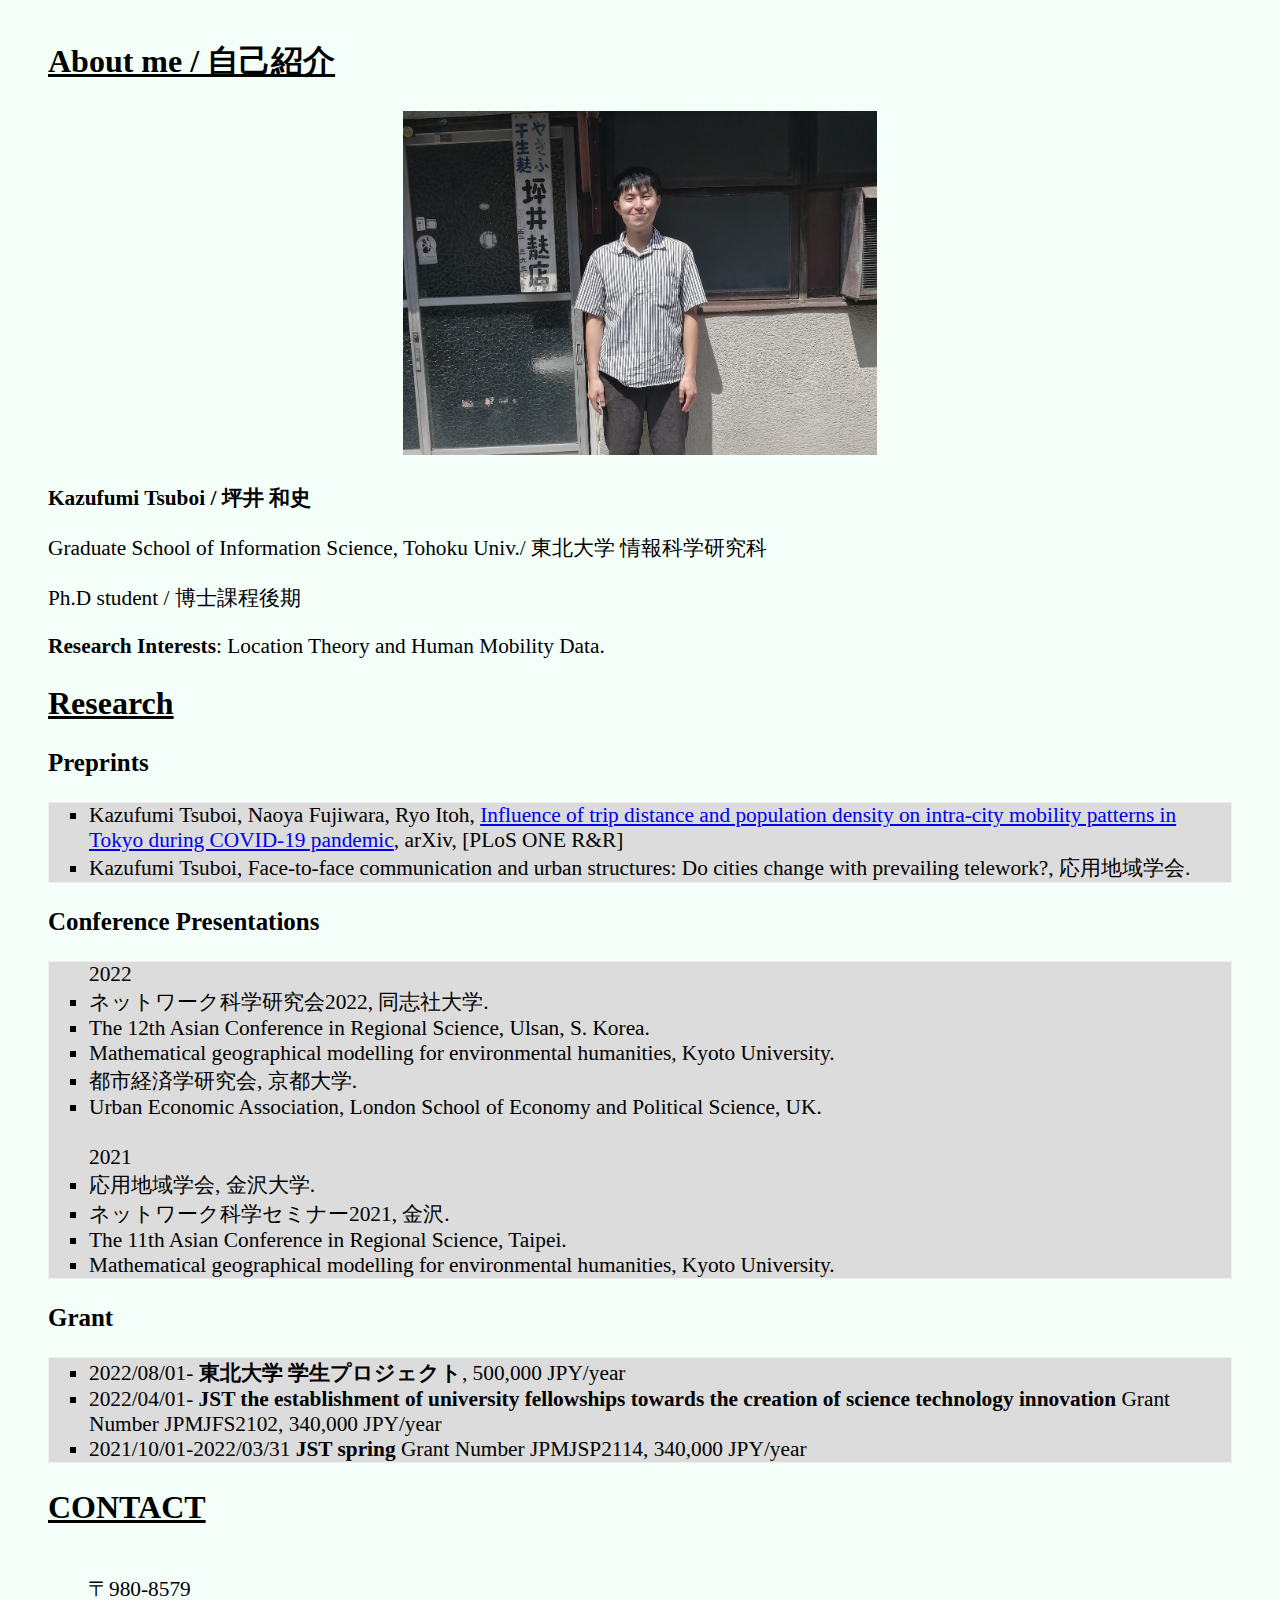
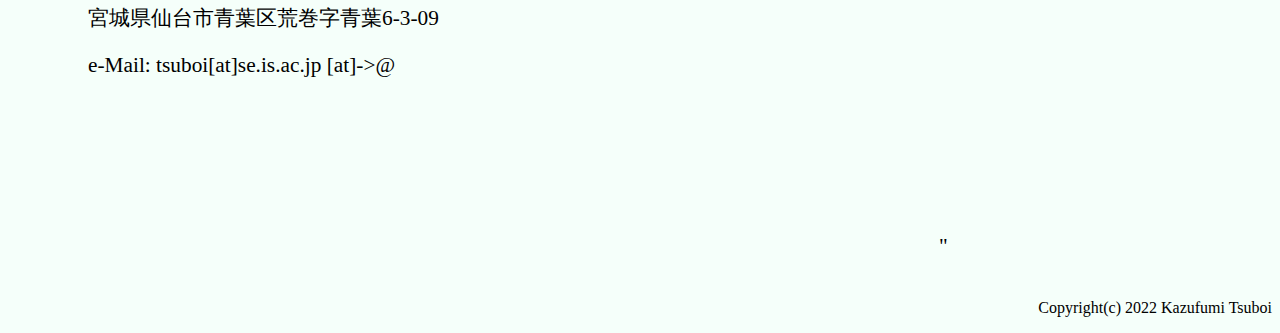
==== index.html @ 807d76c7 "Add files via upload" ====
<!DOCTYPE html>
<html>
	<head>
		<title>Kazufumi Tsuboi HP</title>
		<link rel="stylesheet" href="style.css">
	</head>
	<body>
<!--  -->
<!-- // -->
<!--About me / 自己紹介  -->
<div>
	<section>
		<header>
			<h2><u>About me / 自己紹介</u></h2>
		</header>
			<center>
				<img src="prof.jpg" width="40%" height="40%"" >
			</center>
		<p>
				<b>Kazufumi Tsuboi / 坪井 和史</b>
		</p>
		<p>Graduate School of Information Science, Tohoku Univ./ 東北大学 情報科学研究科</p> 
		<p>Ph.D student / 博士課程後期<br></p>
		
		<b>Research Interests</b>: Location Theory and Human Mobility Data.
	</section>
		
	<!-- //About me / 自己紹介 -->
	
	<!--Research-->
		<header>
			<h2><u>Research</u></h2>
		</header>
		
		<h3>
			Preprints
		</h3>
			<ul class="box">
				<li>
					Kazufumi Tsuboi, Naoya Fujiwara, Ryo Itoh, 
					<a href= "https://arxiv.org/pdf/2201.01398.pdf" >Influence of trip distance and population density on intra-city mobility patterns in Tokyo during COVID-19 pandemic</a>, arXiv, [PLoS ONE R&R]
				</li>
				<li>
					Kazufumi Tsuboi, Face-to-face communication and urban structures: Do cities change with prevailing telework?, 応用地域学会.
				</li>
			</ul>

		<h3>
			Conference Presentations
		</h3>
			<ul class="box">
				2022
				<li>ネットワーク科学研究会2022, 同志社大学.</li>
				<li>The 12th Asian Conference in Regional Science, Ulsan, S. Korea.</li>
				<li>Mathematical geographical modelling for environmental humanities, Kyoto University.</li>
				<li>都市経済学研究会, 京都大学.</li>
				<li>Urban Economic Association, London School of Economy and Political Science, UK.</li>
					<br>
				2021
				<li>応用地域学会, 金沢大学.</li>
				<li>ネットワーク科学セミナー2021, 金沢.</li>
				<li>The 11th Asian Conference in Regional Science, Taipei.</li>
				<li>Mathematical geographical modelling for environmental humanities, Kyoto University.</li>
			</ul>

		<h3>
			Grant
		</h3>
		 <ul class="box">
			<li>
				2022/08/01- <b>東北大学 学生プロジェクト</b>, 500,000 JPY/year
			</li>
			<li>
				2022/04/01- <b>JST the establishment of university fellowships towards the creation of science technology innovation</b>
				Grant Number JPMJFS2102, 340,000 JPY/year
			</li>
			<li>
				2021/10/01-2022/03/31 <b>JST spring</b> Grant Number JPMJSP2114, 340,000 JPY/year
			</li>
		 </ul>
	<!-- //Research -->	

	<!--CONTACT-->
<header>
	<h2><u>CONTACT</u></h2>
</header>					
	<ul class="container">
			<li>
				<p>〒980-8579<br>宮城県仙台市青葉区荒巻字青葉6-3-09</p>
				<p>e-Mail: tsuboi[at]se.is.ac.jp [at]->@</p>
			</li>
			<li>
				<!-- GOOGLE MAP -->
				<iframe src="https://www.google.com/maps/embed?pb=!1m18!1m12!1m3!1d3133.02556998046!2d140.83304821744386!3d38.25571300000001!2m3!1f0!2f0!3f0!3m2!1i1024!2i768!4f13.1!3m3!1m2!1s0x5f8a285672eef461%3A0x1b9bb27bf0b58b38!2z5p2x5YyX5aSn5a2mIOWkp-WtpumZouaDheWgseenkeWtpueglOeptuenkQ!5e0!3m2!1sja!2sjp!4v1638678005864!5m2!1sja!2sjp" width="400" height="300" style="border:0;" allowfullscreen="" loading="lazy"></iframe>" 
				<!-- // GOOGLE MAP -->
			</li>
	</ul>
<!-- //CONTACT -->
</div>
	<p style="text-align: right;">Copyright(c) 2022 Kazufumi Tsuboi</p>
	</body>
</html>
---- style.css ----
@charset "UTF-8";

/* fonto */
.wf-roundedmplus1c { font-family: "M PLUS Rounded 1c"; }

/*背景色*/
body{
    background-color: mintcream;
}

/*余白とフォントサイズの調整*/
div{
    margin: 30pt;
    font-size: 16pt;
}


/*リストの目次を□にして周りを囲う*/
.box{
    list-style-type: square;
    border-width: thin;
    border-style: groove;
    background: gainsboro;
}

/*Contactのリストを横並び。間隔をあける。目次を消す*/
.container{
    display: flex;
    gap: 100px;
    list-style-type:none;
}
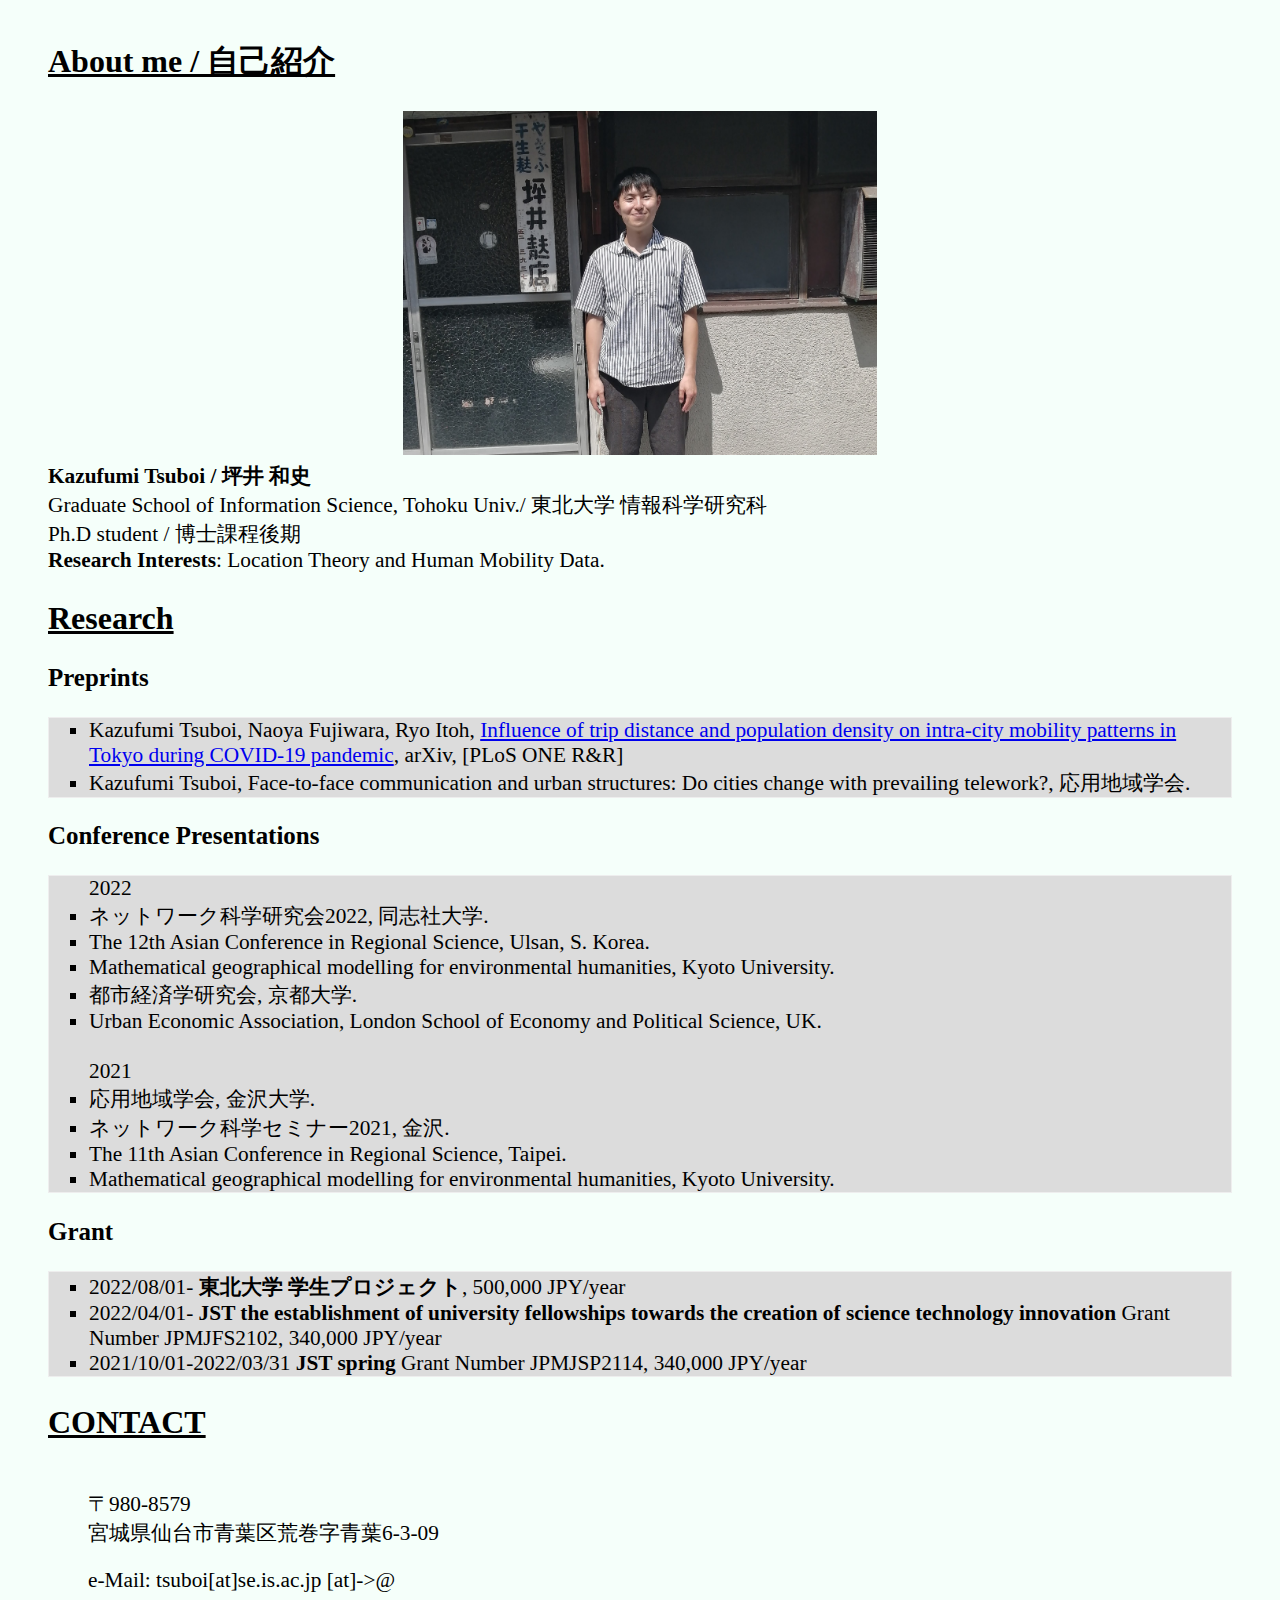
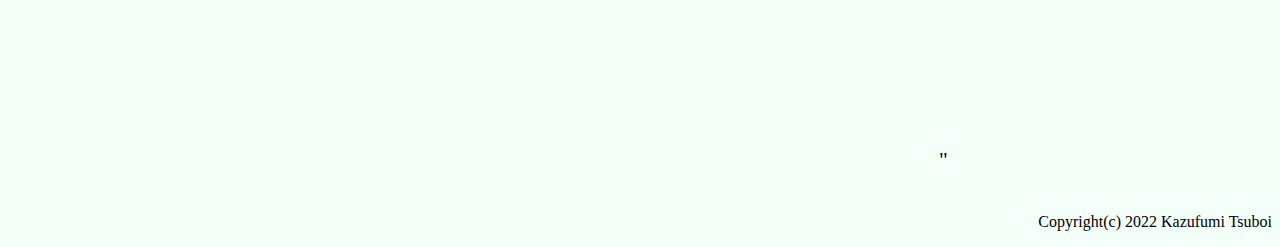
==== commit 10d0268b: "Add files via upload" ====
--- a/index.html
+++ b/index.html
@@ -16,11 +16,10 @@
 			<center>
 				<img src="prof.jpg" width="40%" height="40%"" >
 			</center>
-		<p>
-				<b>Kazufumi Tsuboi / 坪井 和史</b>
-		</p>
-		<p>Graduate School of Information Science, Tohoku Univ./ 東北大学 情報科学研究科</p> 
-		<p>Ph.D student / 博士課程後期<br></p>
+
+		<b>Kazufumi Tsuboi / 坪井 和史</b><br>
+		Graduate School of Information Science, Tohoku Univ./ 東北大学 情報科学研究科<br>
+		Ph.D student / 博士課程後期<br>
 		
 		<b>Research Interests</b>: Location Theory and Human Mobility Data.
 	</section>
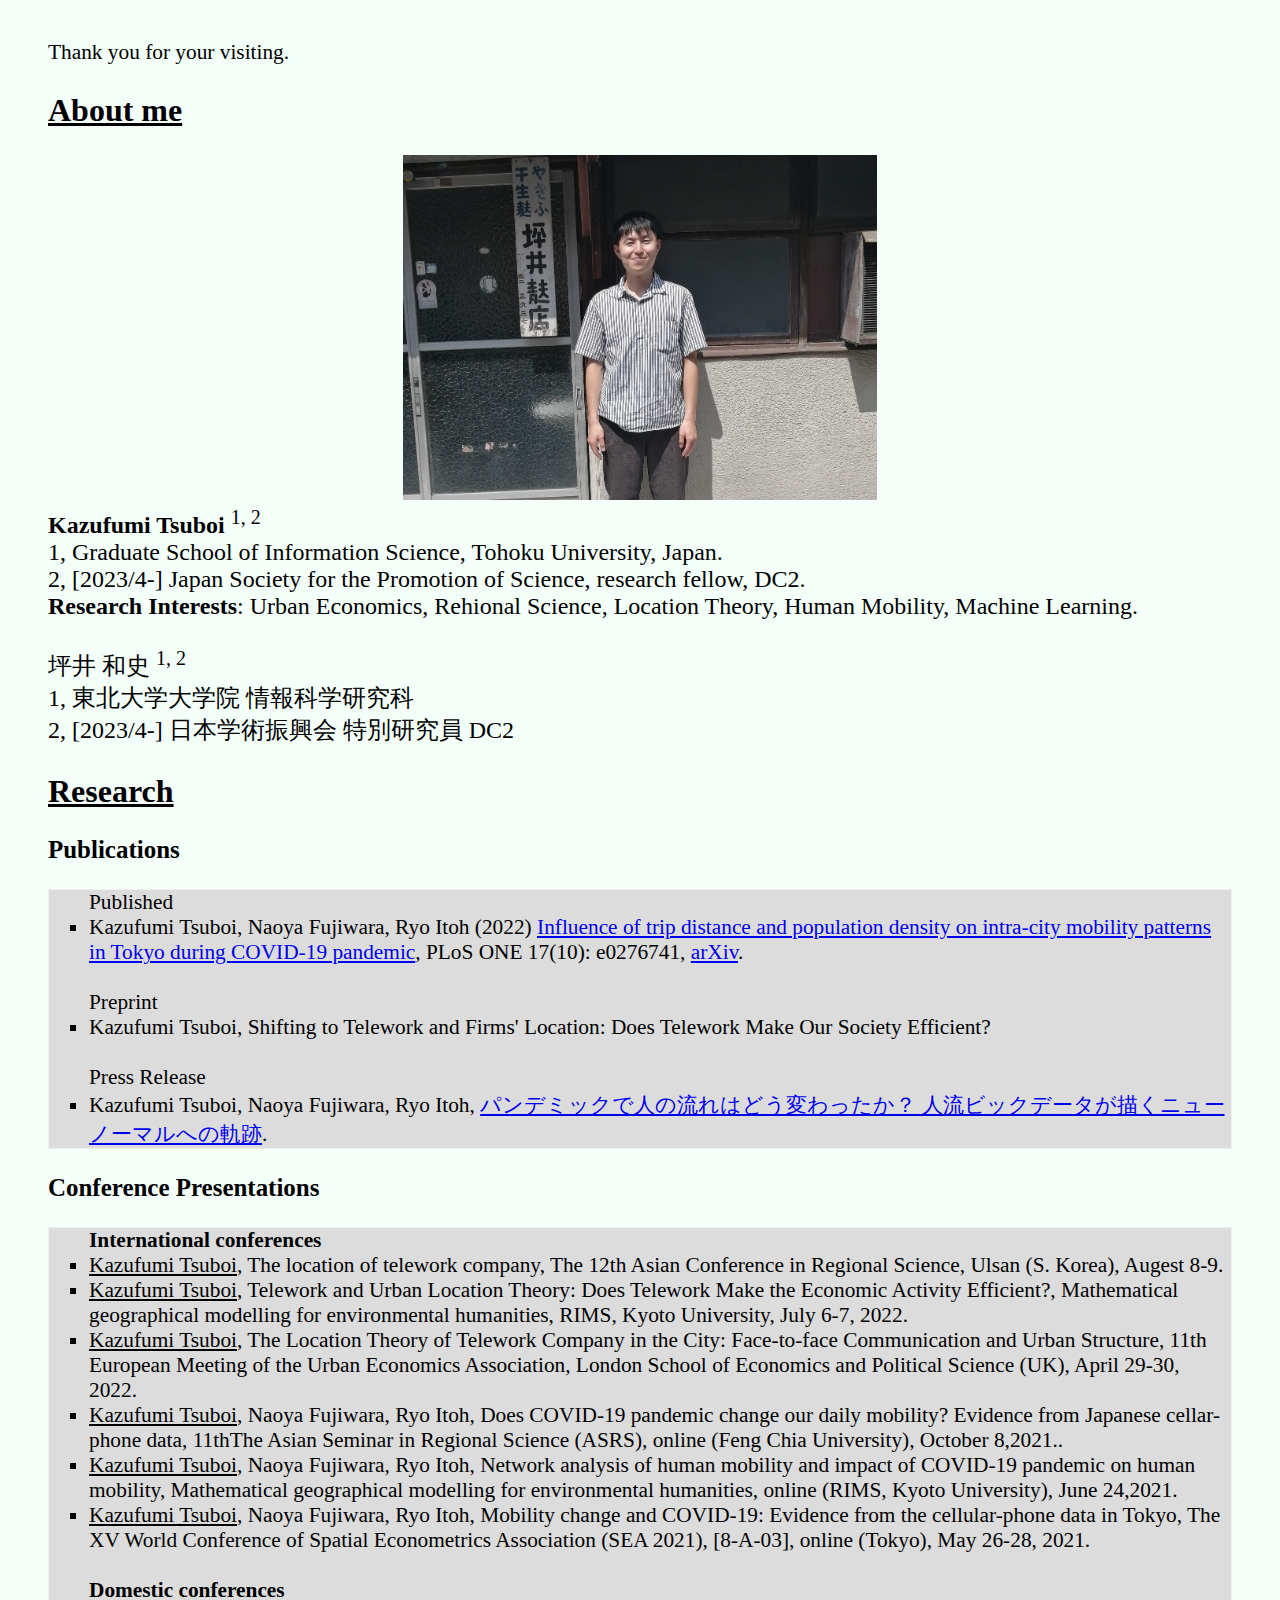
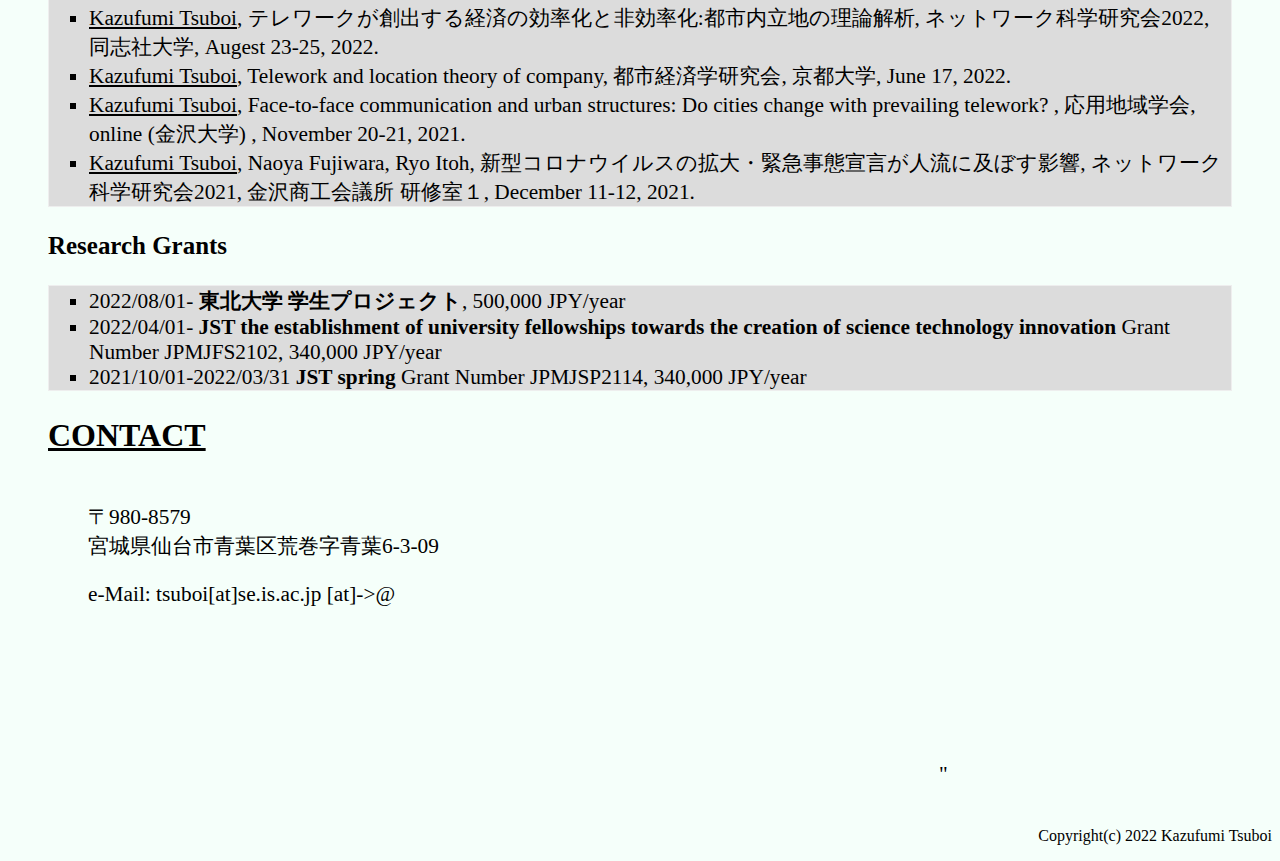
==== commit 57bbacf7: "Update index.html" ====
--- a/index.html
+++ b/index.html
@@ -1,7 +1,8 @@
+<!DOCTYPE html>
 <!DOCTYPE html>
 <html>
 	<head>
-		<title>Kazufumi Tsuboi HP</title>
+		<title>Kazufumi Tsuboi's HP</title>
 		<link rel="stylesheet" href="style.css">
 	</head>
 	<body>
@@ -10,18 +11,23 @@
 <!--About me / 自己紹介  -->
 <div>
 	<section>
+		Thank you for your visiting.<br>
 		<header>
-			<h2><u>About me / 自己紹介</u></h2>
+			<h2><u>About me </u></h2>
 		</header>
 			<center>
 				<img src="prof.jpg" width="40%" height="40%"" >
 			</center>
-
-		<b>Kazufumi Tsuboi / 坪井 和史</b><br>
-		Graduate School of Information Science, Tohoku Univ./ 東北大学 情報科学研究科<br>
-		Ph.D student / 博士課程後期<br>
-		
-		<b>Research Interests</b>: Location Theory and Human Mobility Data.
+	<font size="+2">
+		<b>Kazufumi Tsuboi</b> <sup>1, 2</sup><br>
+		1, Graduate School of Information Science, Tohoku University, Japan.<br>
+		2, [2023/4-] Japan Society for the Promotion of Science, research fellow, DC2. <br>
+		<b>Research Interests</b>: Urban Economics, Rehional Science, Location Theory, Human Mobility, Machine Learning.<br>
+		<br>
+		坪井 和史 <sup>1, 2</sup><br>
+		1, 東北大学大学院 情報科学研究科<br>
+		2, [2023/4-]  日本学術振興会 特別研究員 DC2<br>
+	</font>
 	</section>
 		
 	<!-- //About me / 自己紹介 -->
@@ -32,15 +38,23 @@
 		</header>
 		
 		<h3>
-			Preprints
+			Publications
 		</h3>
 			<ul class="box">
+				Published
 				<li>
-					Kazufumi Tsuboi, Naoya Fujiwara, Ryo Itoh, 
-					<a href= "https://arxiv.org/pdf/2201.01398.pdf" >Influence of trip distance and population density on intra-city mobility patterns in Tokyo during COVID-19 pandemic</a>, arXiv, [PLoS ONE R&R]
+					Kazufumi Tsuboi, Naoya Fujiwara, Ryo Itoh (2022)
+					<a href= "https://doi.org/10.1371/journal.pone.0276741" >Influence of trip distance and population density on intra-city mobility patterns in Tokyo during COVID-19 pandemic</a>, PLoS ONE 17(10): e0276741, <a href="https://arxiv.org/pdf/2201.01398.pdf">arXiv</a>.
 				</li>
+				<br>
+				Preprint
 				<li>
-					Kazufumi Tsuboi, Face-to-face communication and urban structures: Do cities change with prevailing telework?, 応用地域学会.
+					Kazufumi Tsuboi, Shifting to Telework and Firms' Location: Does Telework Make Our Society Efficient?
+				</li>
+					<br>
+				Press Release
+				<li>
+					Kazufumi Tsuboi, Naoya Fujiwara, Ryo Itoh, <a href= "https://www.tohoku.ac.jp/japanese/2022/11/press20221111-02-pandemic.html" >パンデミックで人の流れはどう変わったか？ 人流ビックデータが描くニューノーマルへの軌跡</a>.
 				</li>
 			</ul>
 
@@ -48,22 +62,23 @@
 			Conference Presentations
 		</h3>
 			<ul class="box">
-				2022
-				<li>ネットワーク科学研究会2022, 同志社大学.</li>
-				<li>The 12th Asian Conference in Regional Science, Ulsan, S. Korea.</li>
-				<li>Mathematical geographical modelling for environmental humanities, Kyoto University.</li>
-				<li>都市経済学研究会, 京都大学.</li>
-				<li>Urban Economic Association, London School of Economy and Political Science, UK.</li>
-					<br>
-				2021
-				<li>応用地域学会, 金沢大学.</li>
-				<li>ネットワーク科学セミナー2021, 金沢.</li>
-				<li>The 11th Asian Conference in Regional Science, Taipei.</li>
-				<li>Mathematical geographical modelling for environmental humanities, Kyoto University.</li>
+				<b>International conferences</b><br>
+				<li><u>Kazufumi Tsuboi</u>, The location of telework company, The 12th Asian Conference in Regional Science, Ulsan (S. Korea), Augest 8-9.</li>
+				<li><u>Kazufumi Tsuboi</u>, Telework and Urban Location Theory: Does Telework Make the Economic Activity Efficient?, Mathematical geographical modelling for environmental humanities, RIMS, Kyoto University, July 6-7, 2022.</li>
+				<li><u>Kazufumi Tsuboi</u>, The Location Theory of Telework Company in the City: Face-to-face Communication and Urban Structure, 11th European Meeting of the Urban Economics Association, London School of Economics and Political Science (UK), April 29-30, 2022.</li>
+				<li><u>Kazufumi Tsuboi</u>, Naoya Fujiwara, Ryo Itoh, Does COVID-19 pandemic change our daily mobility? Evidence from Japanese cellar-phone data, 11thThe Asian Seminar in Regional Science (ASRS), online (Feng Chia University), October 8,2021..</li>
+				<li><u>Kazufumi Tsuboi</u>, Naoya Fujiwara, Ryo Itoh, Network analysis of human mobility and impact of COVID-19 pandemic on human mobility, Mathematical geographical modelling for environmental humanities, online (RIMS, Kyoto University), June 24,2021.</li>
+				<li><u>Kazufumi Tsuboi</u>, Naoya Fujiwara, Ryo Itoh, Mobility change and COVID-19: Evidence from the cellular-phone data in Tokyo, The XV World Conference of Spatial Econometrics Association (SEA 2021), [8-A-03], online (Tokyo), May 26-28, 2021.</li>
+				<br>
+				<b>Domestic conferences</b><br>
+				<li><u>Kazufumi Tsuboi</u>, テレワークが創出する経済の効率化と非効率化:都市内立地の理論解析, ネットワーク科学研究会2022, 同志社大学, Augest 23-25, 2022.</li>
+				<li><u>Kazufumi Tsuboi</u>, Telework and location theory of company, 都市経済学研究会, 京都大学, June 17, 2022.</li>
+				<li><u>Kazufumi Tsuboi</u>, Face-to-face communication and urban structures: Do cities change with prevailing telework? , 応用地域学会, online (金沢大学) , November 20-21, 2021.</li>
+				<li><u>Kazufumi Tsuboi</u>, Naoya Fujiwara, Ryo Itoh, 新型コロナウイルスの拡大・緊急事態宣言が人流に及ぼす影響, ネットワーク科学研究会2021, 金沢商工会議所 研修室１, December 11-12, 2021.</li>
 			</ul>
 
 		<h3>
-			Grant
+			Research Grants
 		</h3>
 		 <ul class="box">
 			<li>
@@ -98,4 +113,4 @@
 </div>
 	<p style="text-align: right;">Copyright(c) 2022 Kazufumi Tsuboi</p>
 	</body>
-</html>+</html>
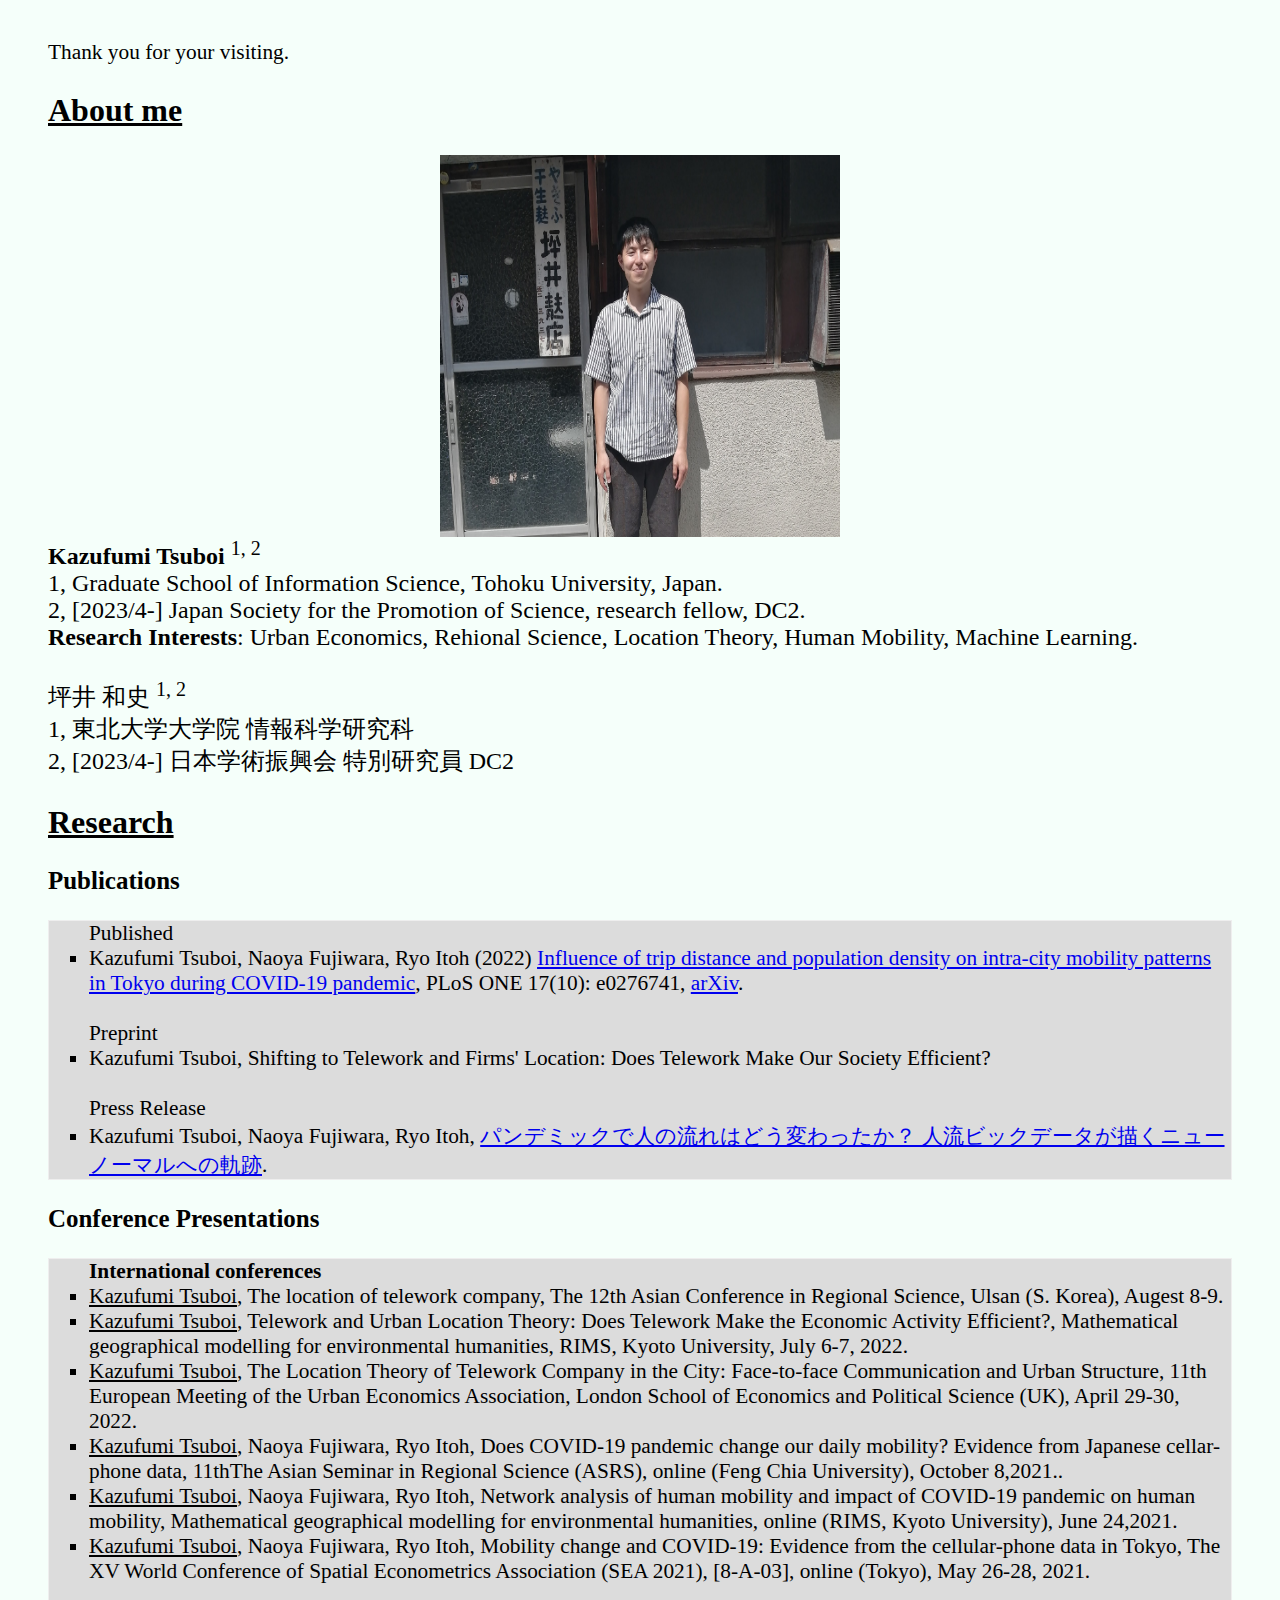
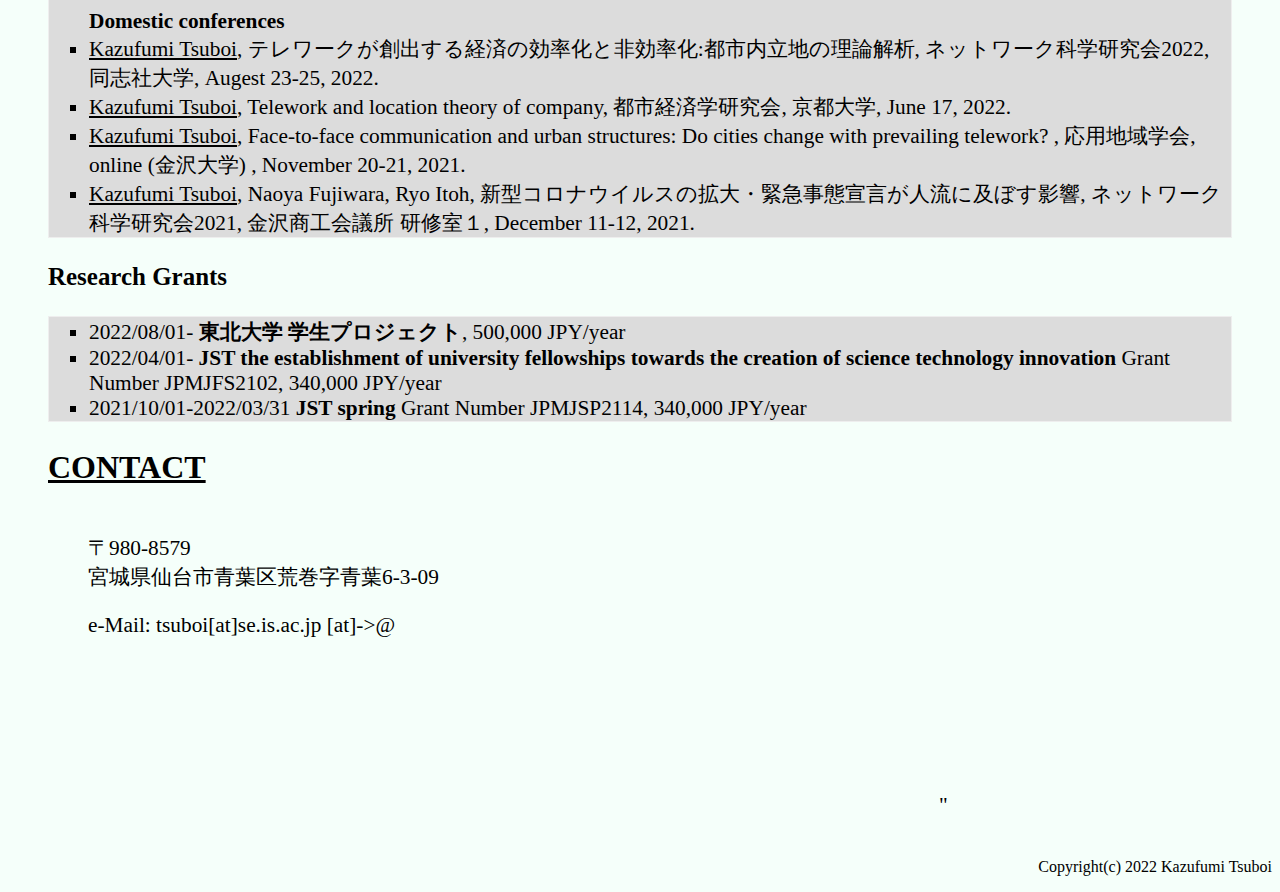
==== commit ea53ceaa: "Update index.html" ====
--- a/index.html
+++ b/index.html
@@ -1,5 +1,3 @@
-<!DOCTYPE html>
-<!DOCTYPE html>
 <html>
 	<head>
 		<title>Kazufumi Tsuboi's HP</title>
@@ -16,7 +14,7 @@
 			<h2><u>About me </u></h2>
 		</header>
 			<center>
-				<img src="prof.jpg" width="40%" height="40%"" >
+				<img src="prof.jpg" width="400" height="382" >
 			</center>
 	<font size="+2">
 		<b>Kazufumi Tsuboi</b> <sup>1, 2</sup><br>
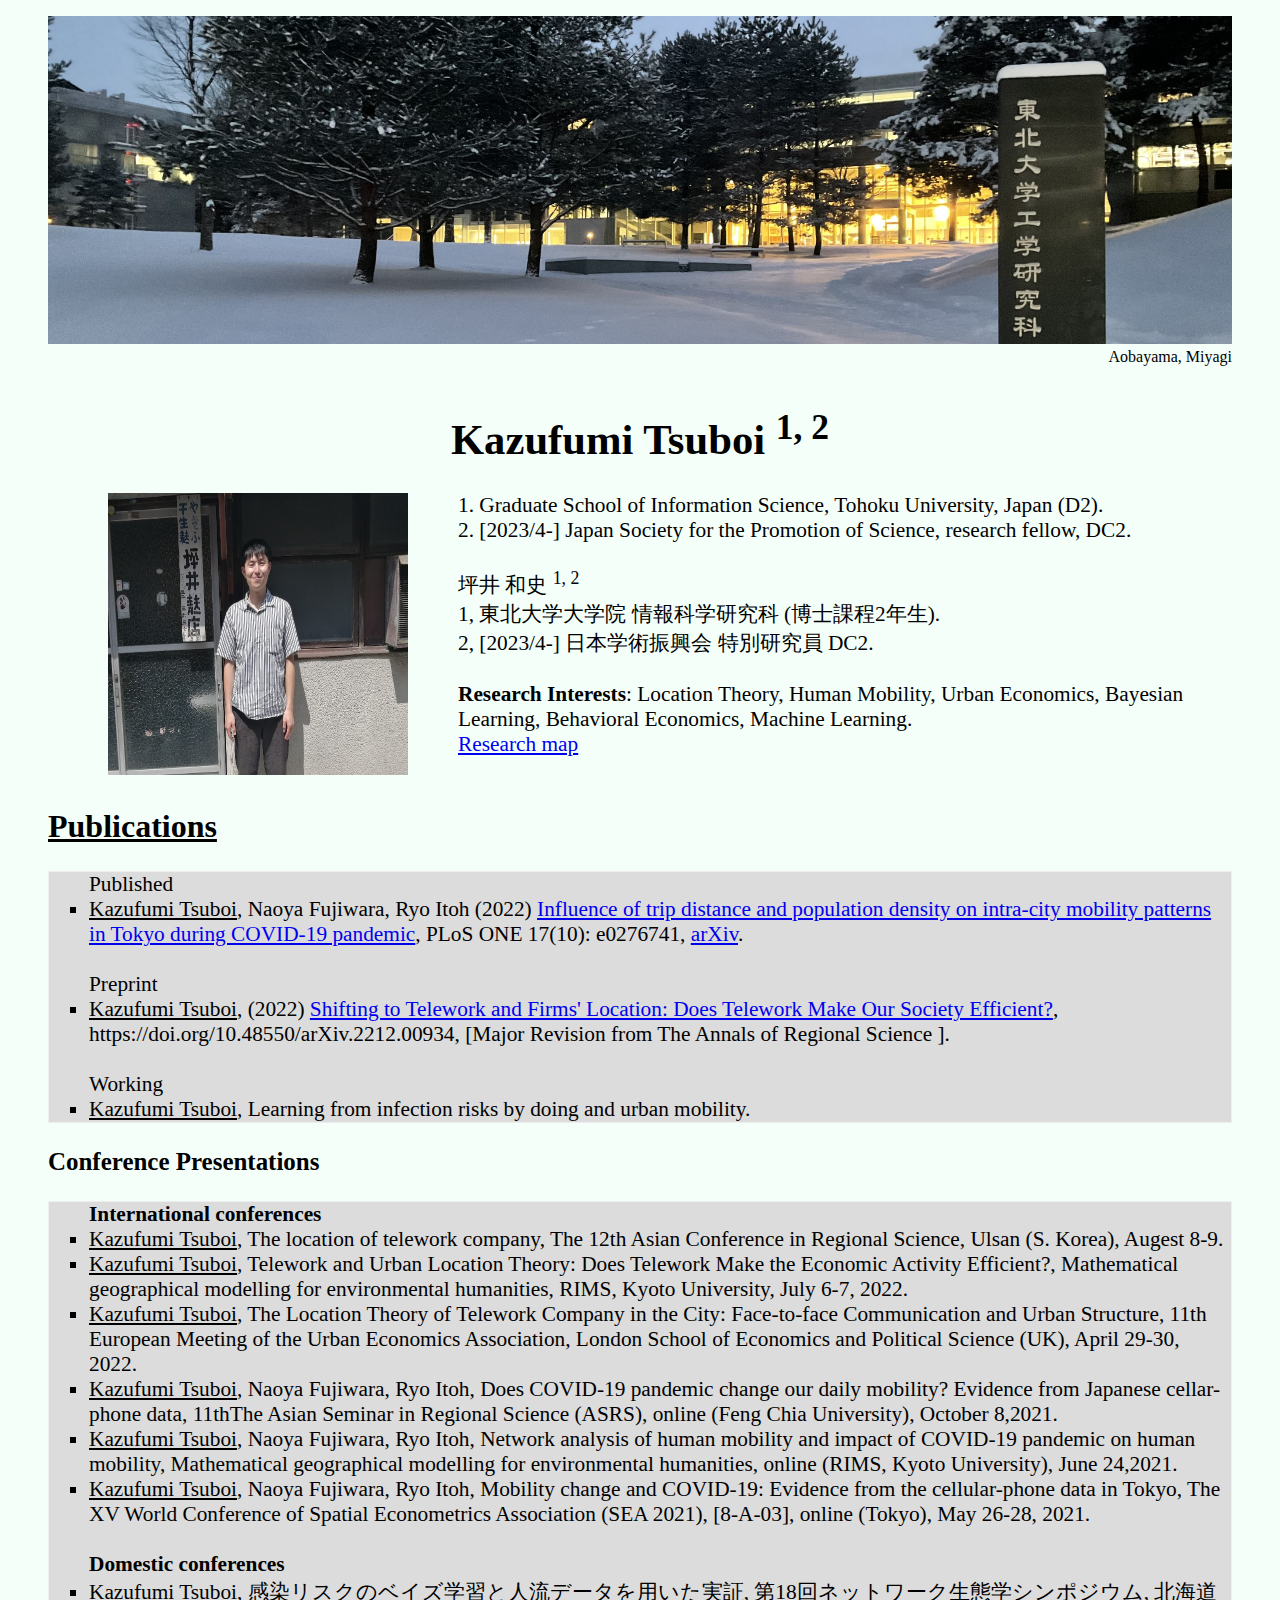
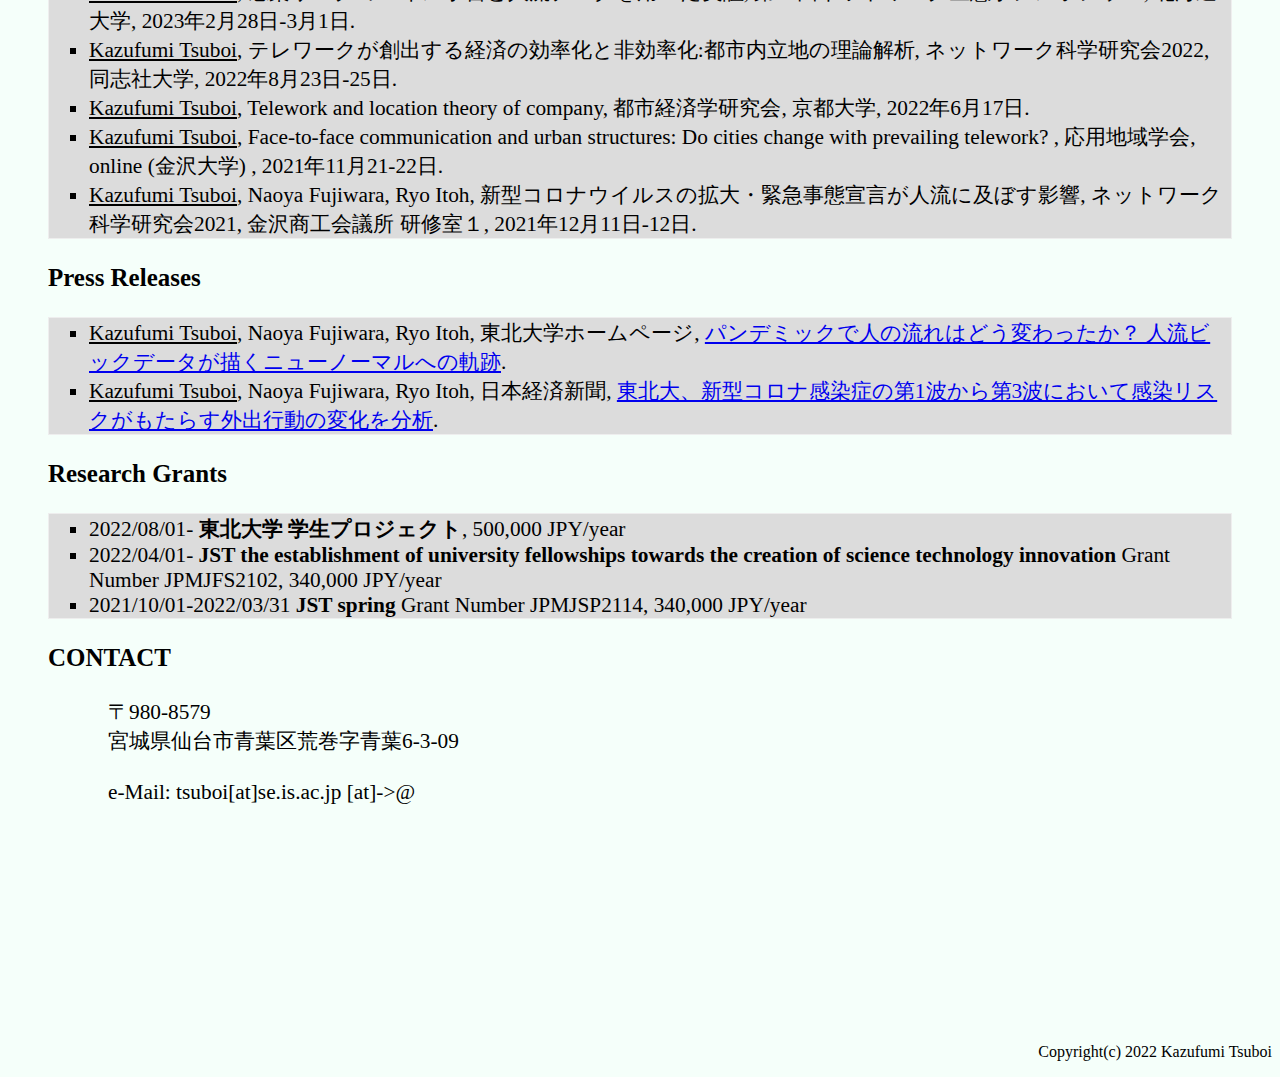
==== commit df08229a: "Update index.html" ====
--- a/index.html
+++ b/index.html
@@ -1,58 +1,69 @@
+<!DOCTYPE html>
 <html>
 	<head>
-		<title>Kazufumi Tsuboi's HP</title>
+		<title>Kazufumi Tsuboi (坪井 和史) website</title>
+		<meta name="description" content="東北大学大学院 情報科学研究科 博士課程2年生 坪井和史のホームページです。
+		Kazufumi Tsuboi: 2nd PhD student in GSIS, Tohoku university, Japan"/> 
 		<link rel="stylesheet" href="style.css">
 	</head>
 	<body>
-<!--  -->
-<!-- // -->
-<!--About me / 自己紹介  -->
+<!--ヘッダー-->
+<header>
+	<figure>
+		<img src="aobayama.jpeg" >
+		<figcaption style="text-align: right;">Aobayama, Miyagi</figcaption>
+	</figure>
+</header>
+<!--自己紹介  -->
 <div>
 	<section>
-		Thank you for your visiting.<br>
 		<header>
-			<h2><u>About me </u></h2>
+			<center>
+				<h1>Kazufumi Tsuboi <sup>1, 2</sup></h1>
+			</center>
 		</header>
-			<center>
-				<img src="prof.jpg" width="400" height="382" >
-			</center>
-	<font size="+2">
-		<b>Kazufumi Tsuboi</b> <sup>1, 2</sup><br>
-		1, Graduate School of Information Science, Tohoku University, Japan.<br>
-		2, [2023/4-] Japan Society for the Promotion of Science, research fellow, DC2. <br>
-		<b>Research Interests</b>: Urban Economics, Rehional Science, Location Theory, Human Mobility, Machine Learning.<br>
-		<br>
-		坪井 和史 <sup>1, 2</sup><br>
-		1, 東北大学大学院 情報科学研究科<br>
-		2, [2023/4-]  日本学術振興会 特別研究員 DC2<br>
-	</font>
+			<ul  class="container">
+					<li>
+						<img src="prof.jpg" width="300" height="282" >
+					</li>
+					<li>
+						1. Graduate School of Information Science, Tohoku University, Japan (D2).<br>
+						2. [2023/4-] Japan Society for the Promotion of Science, research fellow, DC2.<br>
+									<br>
+						坪井 和史 <sup>1, 2</sup><br>
+						1, 東北大学大学院 情報科学研究科 (博士課程2年生).<br>
+						2, [2023/4-]  日本学術振興会 特別研究員 DC2.<br>
+									<br>
+						<b>Research Interests</b>: Location Theory, Human Mobility, Urban Economics, Bayesian Learning, Behavioral Economics, Machine Learning.<br>
+						<a href= "https://researchmap.jp/kazufumi_tsuboi" >Research map</a>
+					</li>
+			</ul>
 	</section>
-		
-	<!-- //About me / 自己紹介 -->
+	<!--自己紹介 -->
 	
-	<!--Research-->
-		<header>
-			<h2><u>Research</u></h2>
-		</header>
-		
-		<h3>
-			Publications
-		</h3>
+	<!--Research-->		
+		<h2>
+			<u>
+				Publications
+			</u>
+		</h2>
 			<ul class="box">
 				Published
 				<li>
-					Kazufumi Tsuboi, Naoya Fujiwara, Ryo Itoh (2022)
+					<u>Kazufumi Tsuboi</u>, Naoya Fujiwara, Ryo Itoh (2022)
 					<a href= "https://doi.org/10.1371/journal.pone.0276741" >Influence of trip distance and population density on intra-city mobility patterns in Tokyo during COVID-19 pandemic</a>, PLoS ONE 17(10): e0276741, <a href="https://arxiv.org/pdf/2201.01398.pdf">arXiv</a>.
 				</li>
 				<br>
 				Preprint
 				<li>
-					Kazufumi Tsuboi, Shifting to Telework and Firms' Location: Does Telework Make Our Society Efficient?
+					<u>Kazufumi Tsuboi</u>, (2022)
+					<a href="http://arxiv.org/abs/2212.00934">Shifting to Telework and Firms' Location: Does Telework Make Our Society Efficient?</a>, https://doi.org/10.48550/arXiv.2212.00934, [Major Revision from The Annals of Regional Science ].
 				</li>
-					<br>
-				Press Release
+				<br>
+				Working
 				<li>
-					Kazufumi Tsuboi, Naoya Fujiwara, Ryo Itoh, <a href= "https://www.tohoku.ac.jp/japanese/2022/11/press20221111-02-pandemic.html" >パンデミックで人の流れはどう変わったか？ 人流ビックデータが描くニューノーマルへの軌跡</a>.
+					<u>Kazufumi Tsuboi</u>, 
+					Learning from infection risks by doing and urban mobility.
 				</li>
 			</ul>
 
@@ -64,16 +75,29 @@
 				<li><u>Kazufumi Tsuboi</u>, The location of telework company, The 12th Asian Conference in Regional Science, Ulsan (S. Korea), Augest 8-9.</li>
 				<li><u>Kazufumi Tsuboi</u>, Telework and Urban Location Theory: Does Telework Make the Economic Activity Efficient?, Mathematical geographical modelling for environmental humanities, RIMS, Kyoto University, July 6-7, 2022.</li>
 				<li><u>Kazufumi Tsuboi</u>, The Location Theory of Telework Company in the City: Face-to-face Communication and Urban Structure, 11th European Meeting of the Urban Economics Association, London School of Economics and Political Science (UK), April 29-30, 2022.</li>
-				<li><u>Kazufumi Tsuboi</u>, Naoya Fujiwara, Ryo Itoh, Does COVID-19 pandemic change our daily mobility? Evidence from Japanese cellar-phone data, 11thThe Asian Seminar in Regional Science (ASRS), online (Feng Chia University), October 8,2021..</li>
+				<li><u>Kazufumi Tsuboi</u>, Naoya Fujiwara, Ryo Itoh, Does COVID-19 pandemic change our daily mobility? Evidence from Japanese cellar-phone data, 11thThe Asian Seminar in Regional Science (ASRS), online (Feng Chia University), October 8,2021.</li>
 				<li><u>Kazufumi Tsuboi</u>, Naoya Fujiwara, Ryo Itoh, Network analysis of human mobility and impact of COVID-19 pandemic on human mobility, Mathematical geographical modelling for environmental humanities, online (RIMS, Kyoto University), June 24,2021.</li>
 				<li><u>Kazufumi Tsuboi</u>, Naoya Fujiwara, Ryo Itoh, Mobility change and COVID-19: Evidence from the cellular-phone data in Tokyo, The XV World Conference of Spatial Econometrics Association (SEA 2021), [8-A-03], online (Tokyo), May 26-28, 2021.</li>
 				<br>
 				<b>Domestic conferences</b><br>
-				<li><u>Kazufumi Tsuboi</u>, テレワークが創出する経済の効率化と非効率化:都市内立地の理論解析, ネットワーク科学研究会2022, 同志社大学, Augest 23-25, 2022.</li>
-				<li><u>Kazufumi Tsuboi</u>, Telework and location theory of company, 都市経済学研究会, 京都大学, June 17, 2022.</li>
-				<li><u>Kazufumi Tsuboi</u>, Face-to-face communication and urban structures: Do cities change with prevailing telework? , 応用地域学会, online (金沢大学) , November 20-21, 2021.</li>
-				<li><u>Kazufumi Tsuboi</u>, Naoya Fujiwara, Ryo Itoh, 新型コロナウイルスの拡大・緊急事態宣言が人流に及ぼす影響, ネットワーク科学研究会2021, 金沢商工会議所 研修室１, December 11-12, 2021.</li>
+				<li><u>Kazufumi Tsuboi</u>, 感染リスクのベイズ学習と人流データを用いた実証, 第18回ネットワーク生態学シンポジウム, 北海道大学, 2023年2月28日-3月1日.</li>
+				<li><u>Kazufumi Tsuboi</u>, テレワークが創出する経済の効率化と非効率化:都市内立地の理論解析, ネットワーク科学研究会2022, 同志社大学, 2022年8月23日-25日.</li>
+				<li><u>Kazufumi Tsuboi</u>, Telework and location theory of company, 都市経済学研究会, 京都大学, 2022年6月17日.</li>
+				<li><u>Kazufumi Tsuboi</u>, Face-to-face communication and urban structures: Do cities change with prevailing telework? , 応用地域学会, online (金沢大学) , 2021年11月21-22日.</li>
+				<li><u>Kazufumi Tsuboi</u>, Naoya Fujiwara, Ryo Itoh, 新型コロナウイルスの拡大・緊急事態宣言が人流に及ぼす影響, ネットワーク科学研究会2021, 金沢商工会議所 研修室１, 2021年12月11日-12日.</li>
 			</ul>
+
+		<h3>
+			Press Releases
+		</h3>
+		<ul class="box">
+			<li>
+				<u>Kazufumi Tsuboi</u>, Naoya Fujiwara, Ryo Itoh, 東北大学ホームページ, <a href= "https://www.tohoku.ac.jp/japanese/2022/11/press20221111-02-pandemic.html" >パンデミックで人の流れはどう変わったか？ 人流ビックデータが描くニューノーマルへの軌跡</a>.
+			</li>
+			<li>
+				<u>Kazufumi Tsuboi</u>, Naoya Fujiwara, Ryo Itoh, 日本経済新聞, <a href= "https://www.nikkei.com/article/DGXZRSP643911_R11C22A1000000" >東北大、新型コロナ感染症の第1波から第3波において感染リスクがもたらす外出行動の変化を分析</a>.
+			</li>
+		</ul>
 
 		<h3>
 			Research Grants
@@ -93,22 +117,28 @@
 	<!-- //Research -->	
 
 	<!--CONTACT-->
-<header>
-	<h2><u>CONTACT</u></h2>
-</header>					
-	<ul class="container">
+<h3>CONTACT</h3>
+		<ul class="container">
 			<li>
-				<p>〒980-8579<br>宮城県仙台市青葉区荒巻字青葉6-3-09</p>
-				<p>e-Mail: tsuboi[at]se.is.ac.jp [at]->@</p>
+				〒980-8579<br>
+				宮城県仙台市青葉区荒巻字青葉6-3-09<br>
+				<br>
+				e-Mail: tsuboi[at]se.is.ac.jp [at]->@
 			</li>
 			<li>
 				<!-- GOOGLE MAP -->
-				<iframe src="https://www.google.com/maps/embed?pb=!1m18!1m12!1m3!1d3133.02556998046!2d140.83304821744386!3d38.25571300000001!2m3!1f0!2f0!3f0!3m2!1i1024!2i768!4f13.1!3m3!1m2!1s0x5f8a285672eef461%3A0x1b9bb27bf0b58b38!2z5p2x5YyX5aSn5a2mIOWkp-WtpumZouaDheWgseenkeWtpueglOeptuenkQ!5e0!3m2!1sja!2sjp!4v1638678005864!5m2!1sja!2sjp" width="400" height="300" style="border:0;" allowfullscreen="" loading="lazy"></iframe>" 
+				<iframe src="https://www.google.com/maps/embed?pb=!1m18!1m12!1m3!1d3133.02556998046!2d140.83304821744386!3d38.25571300000001!2m3!1f0!2f0!3f0!3m2!1i1024!2i768!4f13.1!3m3!1m2!1s0x5f8a285672eef461%3A0x1b9bb27bf0b58b38!2z5p2x5YyX5aSn5a2mIOWkp-WtpumZouaDheWgseenkeWtpueglOeptuenkQ!5e0!3m2!1sja!2sjp!4v1638678005864!5m2!1sja!2sjp" width="400" height="300" style="border:0;" allowfullscreen="" loading="lazy"></iframe> 
 				<!-- // GOOGLE MAP -->
 			</li>
-	</ul>
+		</ul>
 <!-- //CONTACT -->
 </div>
-	<p style="text-align: right;">Copyright(c) 2022 Kazufumi Tsuboi</p>
+	<footer>
+		<p style="text-align: right;">Copyright(c) 2022 Kazufumi Tsuboi</p>
+	</footer>
 	</body>
 </html>
+
+
+
+<!--コピペ用-->
--- a/style.css
+++ b/style.css
@@ -6,6 +6,13 @@
 /*背景色*/
 body{
     background-color: mintcream;
+}
+
+/*headerの画像を調整*/
+header figure img {
+	width: 100%;
+	height: 100%;
+	object-fit: cover;
 }
 
 /*余白とフォントサイズの調整*/
@@ -26,6 +33,8 @@
 /*Contactのリストを横並び。間隔をあける。目次を消す*/
 .container{
     display: flex;
-    gap: 100px;
+    gap: 50px;
     list-style-type:none;
-}+    margin: 20px;
+}
+
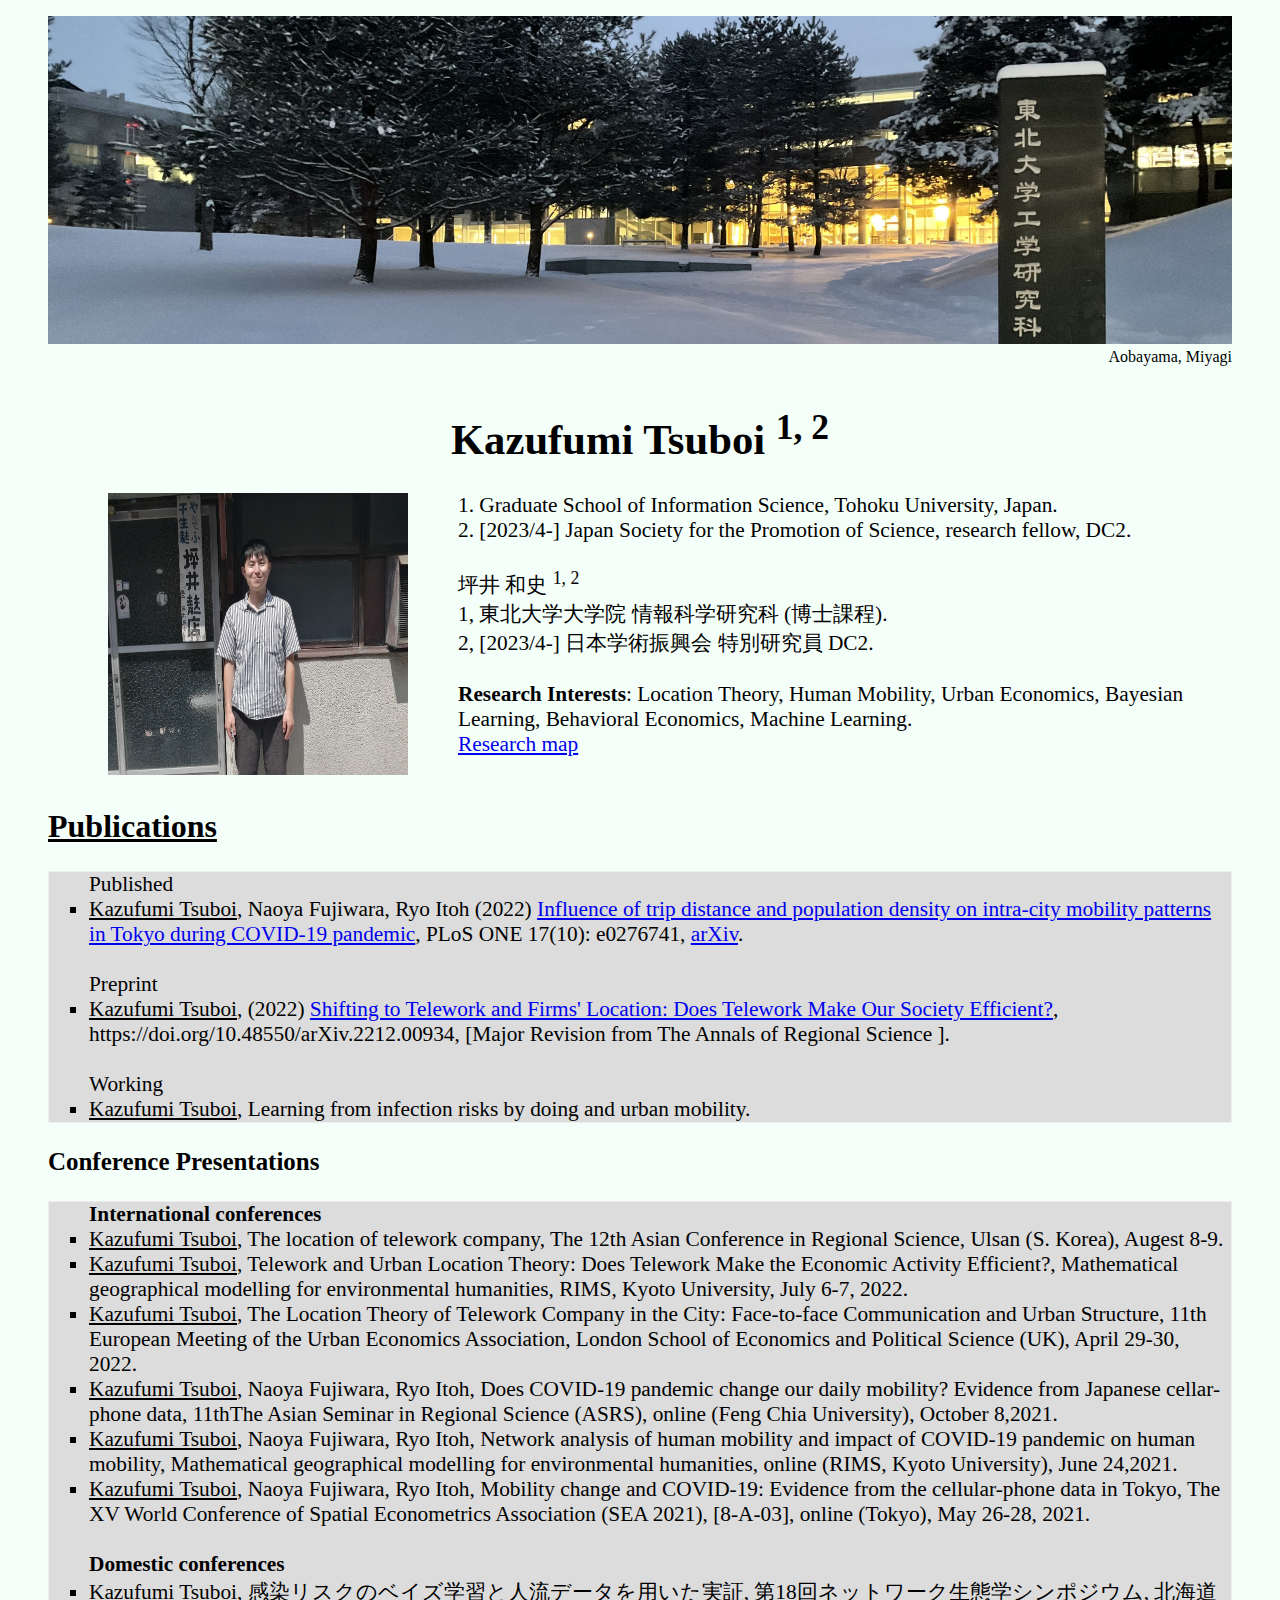
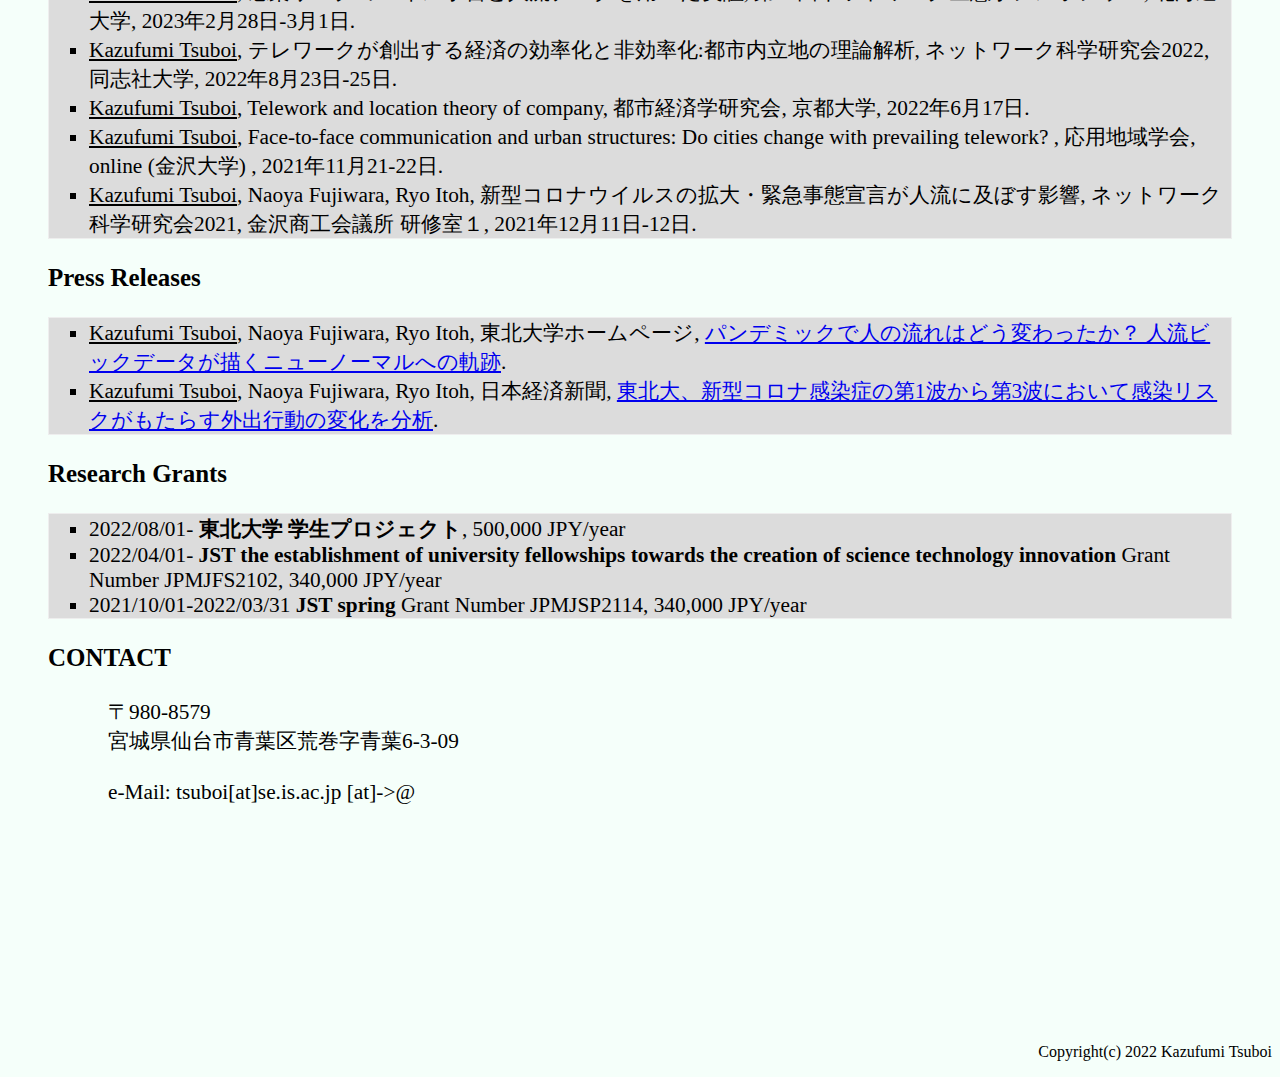
==== commit 002e2cbe: "Update index.html" ====
--- a/index.html
+++ b/index.html
@@ -27,11 +27,11 @@
 						<img src="prof.jpg" width="300" height="282" >
 					</li>
 					<li>
-						1. Graduate School of Information Science, Tohoku University, Japan (D2).<br>
+						1. Graduate School of Information Science, Tohoku University, Japan.<br>
 						2. [2023/4-] Japan Society for the Promotion of Science, research fellow, DC2.<br>
 									<br>
 						坪井 和史 <sup>1, 2</sup><br>
-						1, 東北大学大学院 情報科学研究科 (博士課程2年生).<br>
+						1, 東北大学大学院 情報科学研究科 (博士課程).<br>
 						2, [2023/4-]  日本学術振興会 特別研究員 DC2.<br>
 									<br>
 						<b>Research Interests</b>: Location Theory, Human Mobility, Urban Economics, Bayesian Learning, Behavioral Economics, Machine Learning.<br>
